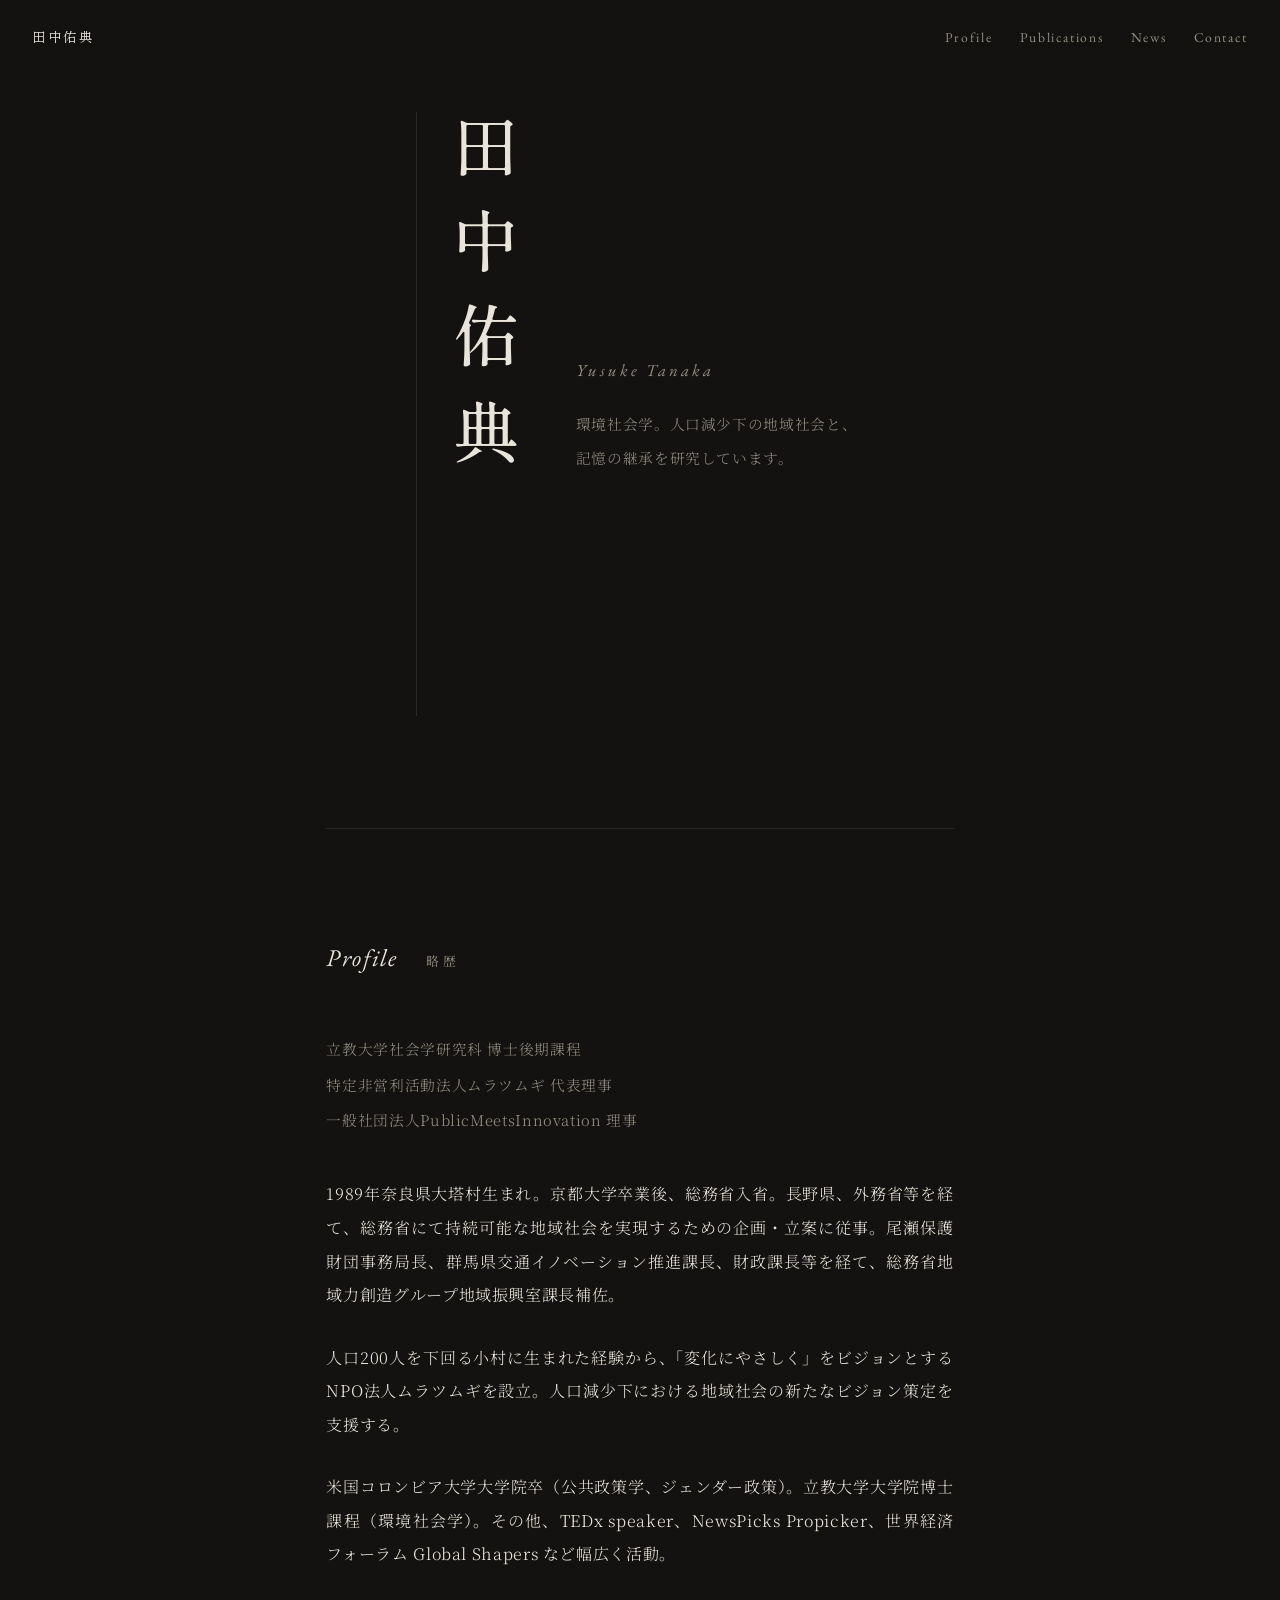
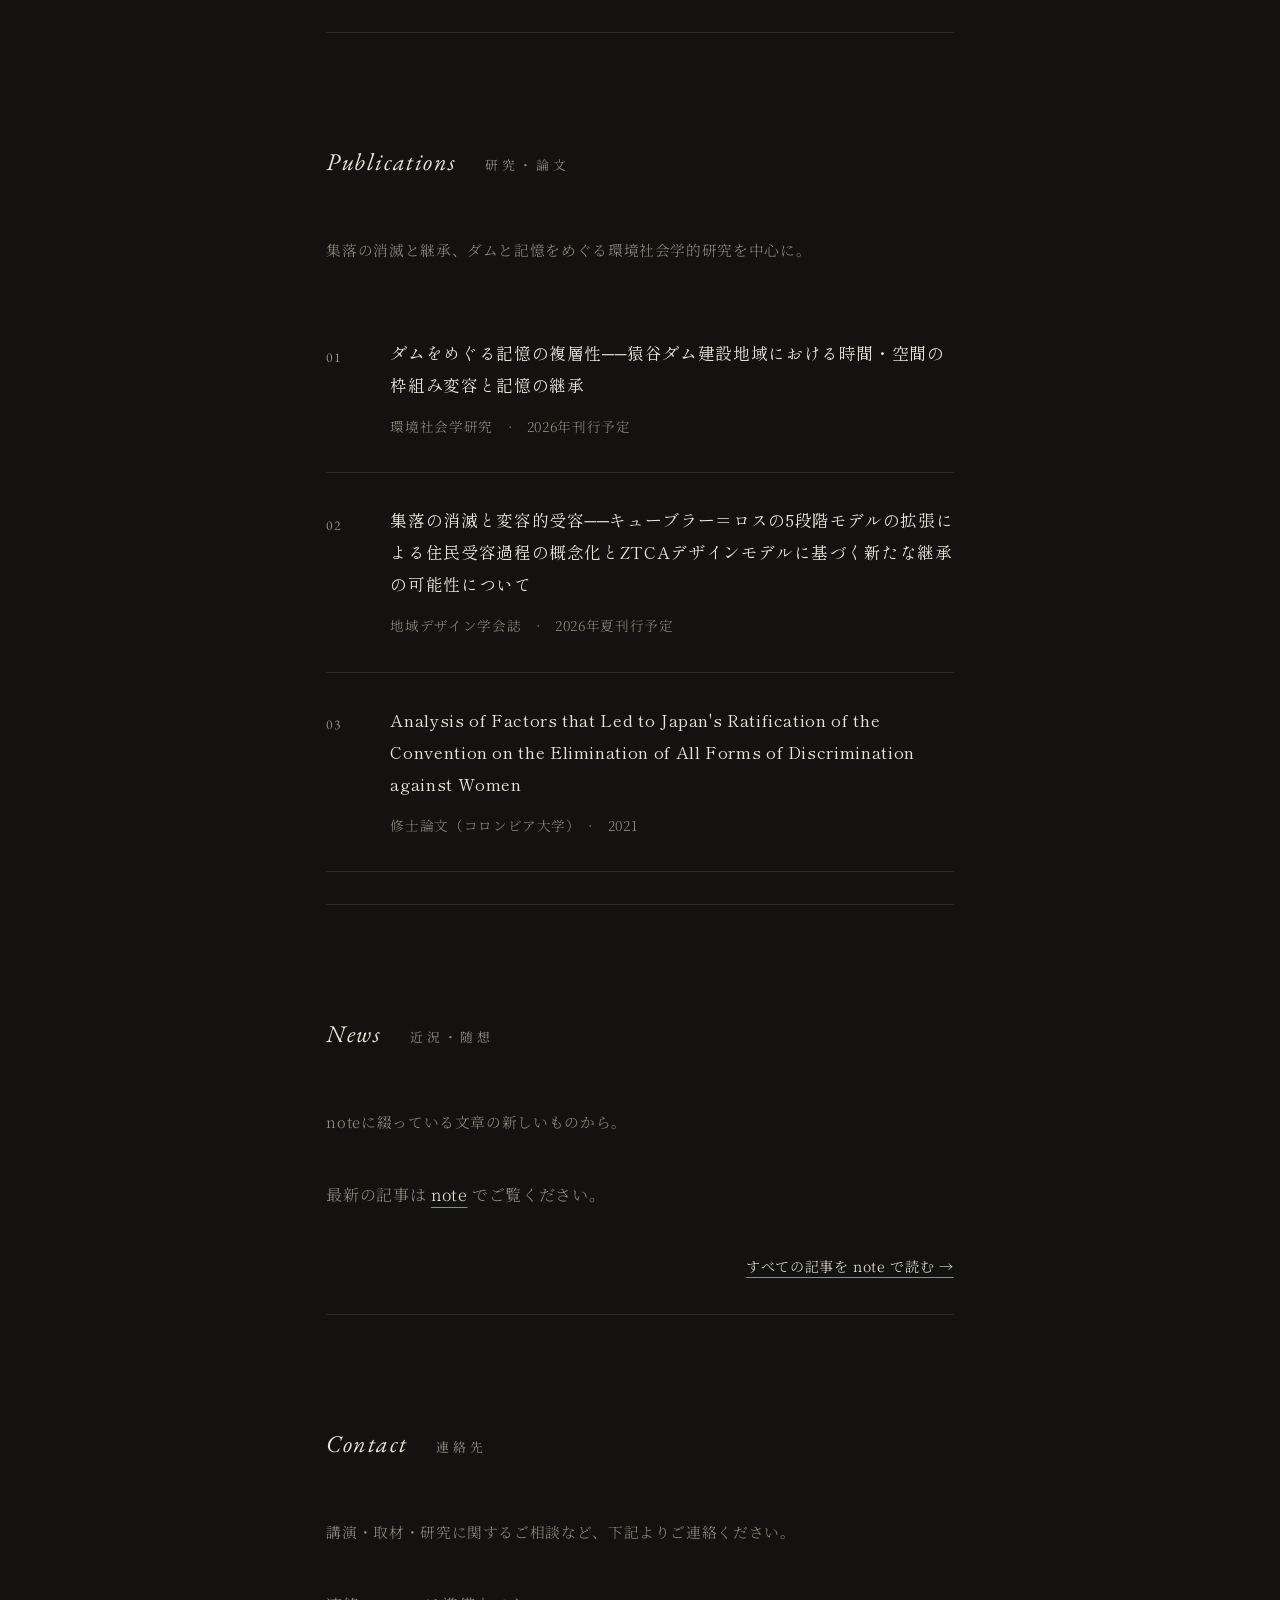
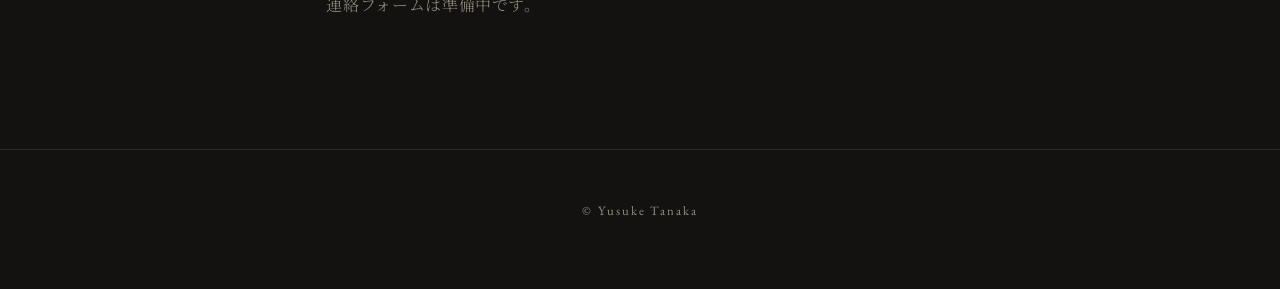
==== index.html @ 1ead9257 "Add files via upload" ====
<!DOCTYPE html>
<html lang="ja">
<head>
<meta charset="UTF-8">
<meta name="viewport" content="width=device-width, initial-scale=1.0">
<title>田中佑典 | Yusuke Tanaka</title>
<meta name="description" content="田中佑典（Yusuke Tanaka）の個人サイト。環境社会学・地域社会研究。">
<link rel="preconnect" href="https://fonts.googleapis.com">
<link rel="preconnect" href="https://fonts.gstatic.com" crossorigin>
<link href="https://fonts.googleapis.com/css2?family=Shippori+Mincho+B1:wght@400;500&family=Noto+Serif+JP:wght@300;400&family=EB+Garamond:ital@0;1&display=swap" rel="stylesheet">
<link rel="stylesheet" href="css/style.css">
</head>
<body>

<nav class="nav" aria-label="メイン">
  <a class="nav-home" href="#top">田中佑典</a>
  <div class="nav-links">
    <a href="#profile">Profile</a>
    <a href="#publications">Publications</a>
    <a href="#news">News</a>
    <a href="#contact">Contact</a>
  </div>
</nav>

<header class="hero" id="top">
  <div class="hero-inner">
    <h1 class="hero-name-v" id="hero-name-ja">田中佑典</h1>
    <div class="hero-side">
      <p class="hero-name-en" id="hero-name-en">Yusuke Tanaka</p>
      <p class="hero-tagline" id="hero-tagline"></p>
    </div>
  </div>
</header>

<main>
  <section class="section" id="profile">
    <h2 class="section-title"><span class="en">Profile</span><span class="ja">略歴</span></h2>
    <div class="profile-affil" id="profile-affil"></div>
    <div class="profile-bio" id="profile-bio"></div>
  </section>

  <section class="section" id="publications">
    <h2 class="section-title"><span class="en">Publications</span><span class="ja">研究・論文</span></h2>
    <p class="section-lede" id="pub-lede"></p>
    <ol class="pub-list" id="pub-list"></ol>
  </section>

  <section class="section" id="news">
    <h2 class="section-title"><span class="en">News</span><span class="ja">近況・随想</span></h2>
    <p class="section-lede">noteに綴っている文章の新しいものから。</p>
    <div class="news-grid" id="news-grid"><p class="muted">読み込んでいます……</p></div>
    <p class="news-more"><a id="note-link" href="#" target="_blank" rel="noopener">すべての記事を note で読む →</a></p>
  </section>

  <section class="section" id="contact">
    <h2 class="section-title"><span class="en">Contact</span><span class="ja">連絡先</span></h2>
    <div id="contact-body"></div>
  </section>
</main>

<footer class="footer">
  <p id="footer-text">© Yusuke Tanaka</p>
</footer>

<script src="js/main.js"></script>
<script src="https://identity.netlify.com/v1/netlify-identity-widget.js"></script>
<script>
/* 管理者招待メールのリンクから来た場合、ログイン後に管理画面へ移動します */
if (window.netlifyIdentity) {
  netlifyIdentity.on("init", u => { if (!u) netlifyIdentity.on("login", () => { document.location.href = "/admin/"; }); });
}
</script>
</body>
</html>
---- css/style.css ----
/* ============================================
   田中佑典 個人サイト
   配色・文字の設定（デザイン調整はここを変更）
   ============================================ */
:root{
  --bg:#131210;        /* 背景：温かみのある墨色 */
  --ink:#E8E4DA;       /* 本文：生成り色 */
  --sub:#938D80;       /* 補助テキスト */
  --line:#2C2A26;      /* 罫線 */
  --accent:#7E9093;    /* 青鈍：リンク等にのみ使用 */
  --serif-jp:"Noto Serif JP",serif;
  --display:"Shippori Mincho B1",serif;
  --latin:"EB Garamond",serif;
  --measure:42rem;
}

*{margin:0;padding:0;box-sizing:border-box}
html{scroll-behavior:smooth}
body{
  background:var(--bg);color:var(--ink);
  font-family:var(--serif-jp);font-weight:300;
  font-size:16px;line-height:2.1;
  letter-spacing:.04em;
  -webkit-font-smoothing:antialiased;
}
a{color:var(--ink);text-decoration:underline;text-decoration-color:var(--accent);text-underline-offset:.35em;text-decoration-thickness:1px;transition:color .3s}
a:hover{color:var(--accent)}
a:focus-visible{outline:1px solid var(--accent);outline-offset:4px}
.muted{color:var(--sub)}

/* ---- ナビゲーション ---- */
.nav{
  position:fixed;top:0;left:0;right:0;z-index:10;
  display:flex;justify-content:space-between;align-items:baseline;
  padding:1.4rem 2rem;
  background:linear-gradient(to bottom,rgba(19,18,16,.92),rgba(19,18,16,0));
  font-size:.85rem;letter-spacing:.12em;
}
.nav a{text-decoration:none}
.nav-home{font-family:var(--display)}
.nav-links a{margin-left:1.6em;font-family:var(--latin);color:var(--sub)}
.nav-links a:hover{color:var(--ink)}

/* ---- ヒーロー：縦書きの名（署名的要素） ---- */
.hero{min-height:92vh;display:flex;align-items:center;justify-content:center}
.hero-inner{display:flex;align-items:center;gap:3.5rem;animation:rise 1.6s ease both}
.hero-name-v{
  writing-mode:vertical-rl;
  font-family:var(--display);font-weight:500;
  font-size:clamp(2.6rem,7vw,4.2rem);
  letter-spacing:.42em;line-height:1;
  border-left:1px solid var(--line);
  padding-left:2.2rem;
  min-height:9em;
}
.hero-side{max-width:18rem}
.hero-name-en{font-family:var(--latin);font-style:italic;font-size:1.05rem;letter-spacing:.18em;color:var(--sub);margin-bottom:1.2rem}
.hero-tagline{font-size:.92rem;color:var(--sub);line-height:2.3}
@keyframes rise{from{opacity:0;transform:translateY(14px)}to{opacity:1;transform:none}}
@media(prefers-reduced-motion:reduce){.hero-inner{animation:none}}

/* ---- セクション共通 ---- */
main{max-width:var(--measure);margin:0 auto;padding:0 1.4rem}
.section{padding:6.5rem 0 2rem;border-top:1px solid var(--line)}
.section-title{
  font-weight:400;margin-bottom:3rem;
  display:flex;align-items:baseline;gap:1.2em;
}
.section-title .en{font-family:var(--latin);font-style:italic;font-size:1.5rem;letter-spacing:.06em}
.section-title .ja{font-size:.8rem;color:var(--sub);letter-spacing:.3em}
.section-lede{color:var(--sub);font-size:.92rem;margin-bottom:2.5rem}

/* ---- Profile ---- */
.profile-affil{font-size:.92rem;color:var(--sub);margin-bottom:2.5rem;line-height:2.4}
.profile-bio p{margin-bottom:1.8em;text-align:justify}

/* ---- Publications ---- */
.pub-list{list-style:none;counter-reset:pub}
.pub-list li{
  counter-increment:pub;
  padding:2rem 0;border-bottom:1px solid var(--line);
  display:grid;grid-template-columns:3rem 1fr;gap:1rem;
}
.pub-list li::before{
  content:counter(pub,decimal-leading-zero);
  font-family:var(--latin);color:var(--sub);font-size:.85rem;padding-top:.4em;
}
.pub-title{font-family:var(--display);font-size:1.05rem;line-height:1.9;margin-bottom:.6em}
.pub-meta{font-size:.85rem;color:var(--sub)}
.pub-links{margin-top:.7em;font-size:.85rem}
.pub-links a{font-family:var(--latin);letter-spacing:.08em;margin-right:1.8em}

/* ---- News ---- */
.news-grid{display:grid;grid-template-columns:repeat(auto-fill,minmax(15rem,1fr));gap:2rem 1.6rem}
.news-card{text-decoration:none;display:block}
.news-thumb{width:100%;aspect-ratio:1.91/1;object-fit:cover;display:block;filter:grayscale(.25) brightness(.92);transition:filter .4s;background:var(--line)}
.news-card:hover .news-thumb{filter:none}
.news-card h3{font-weight:400;font-size:.92rem;line-height:1.9;margin-top:.9em}
.news-card time{font-family:var(--latin);font-size:.78rem;color:var(--sub)}
.news-more{margin-top:2.5rem;font-size:.88rem;text-align:right}

/* ---- Contact ---- */
.contact-note{color:var(--sub);font-size:.92rem;margin-bottom:2.5rem}
.contact-btn{
  display:inline-block;font-family:var(--display);
  border:1px solid var(--sub);padding:1em 3.2em;
  text-decoration:none;letter-spacing:.3em;font-size:.95rem;
  transition:border-color .3s,color .3s;
}
.contact-btn:hover{border-color:var(--accent)}
.contact-embed iframe{width:100%;min-height:48rem;border:1px solid var(--line);background:#fff}

/* ---- フッター ---- */
.footer{
  margin-top:6rem;padding:3rem 1.4rem 4rem;border-top:1px solid var(--line);
  text-align:center;font-family:var(--latin);font-size:.8rem;color:var(--sub);letter-spacing:.15em;
}

/* ---- モバイル ---- */
@media(max-width:40rem){
  .nav{padding:1rem 1.2rem}
  .nav-links a{margin-left:1em}
  .hero-inner{gap:2rem;padding:0 1.4rem}
  .hero-name-v{padding-left:1.4rem}
  .section{padding:4.5rem 0 1.5rem}
}
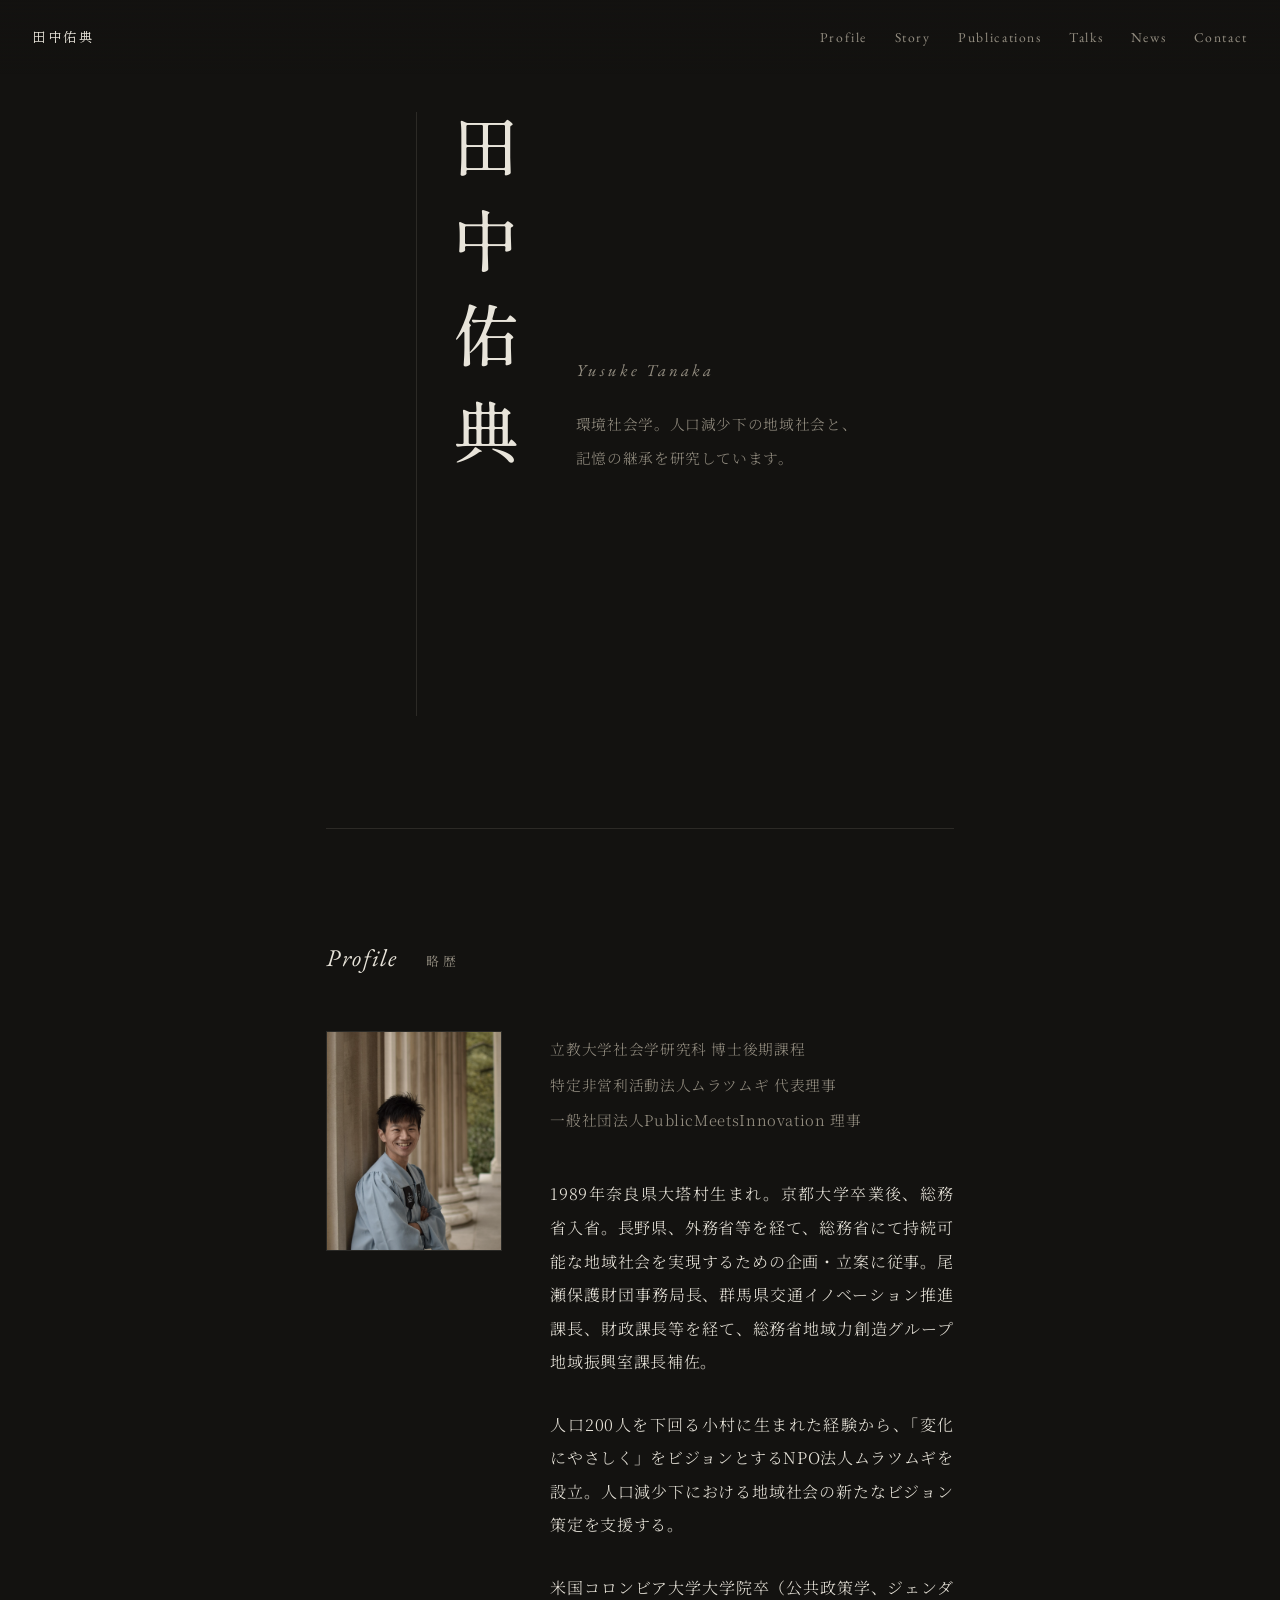
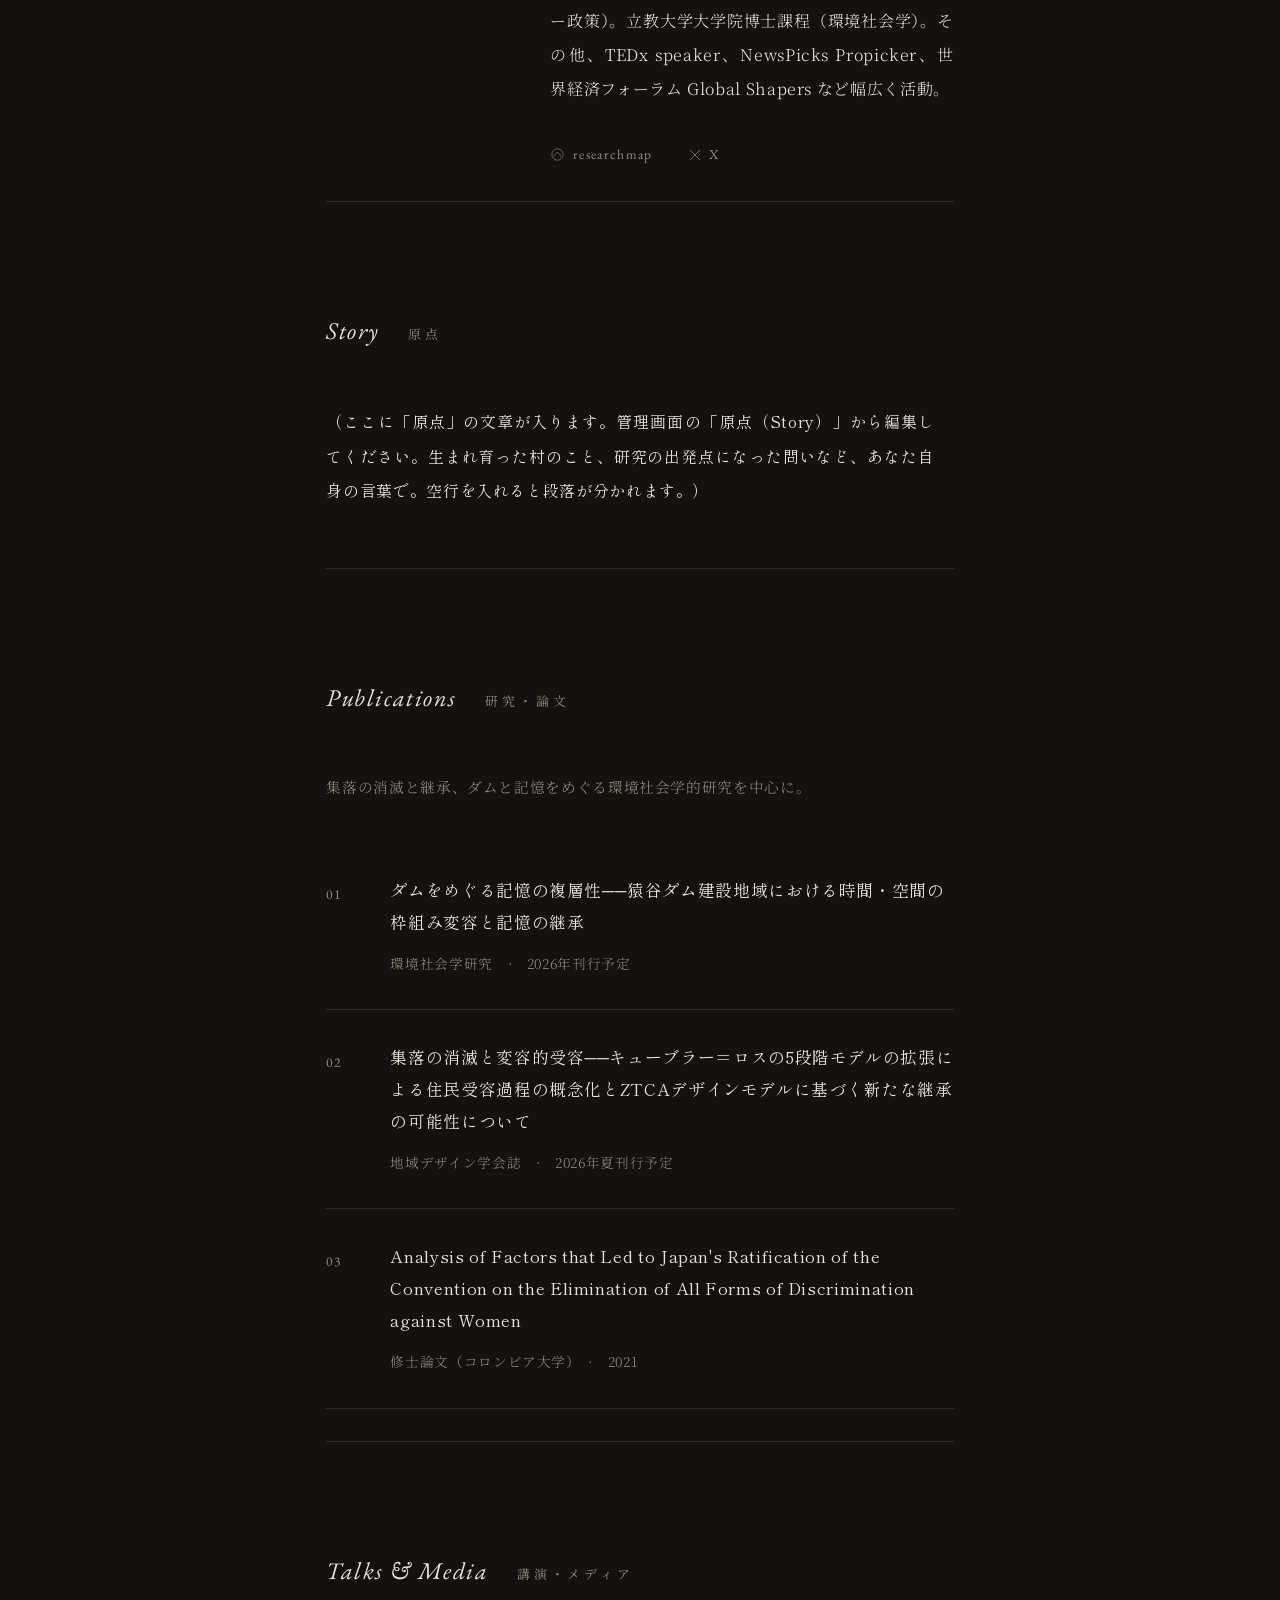
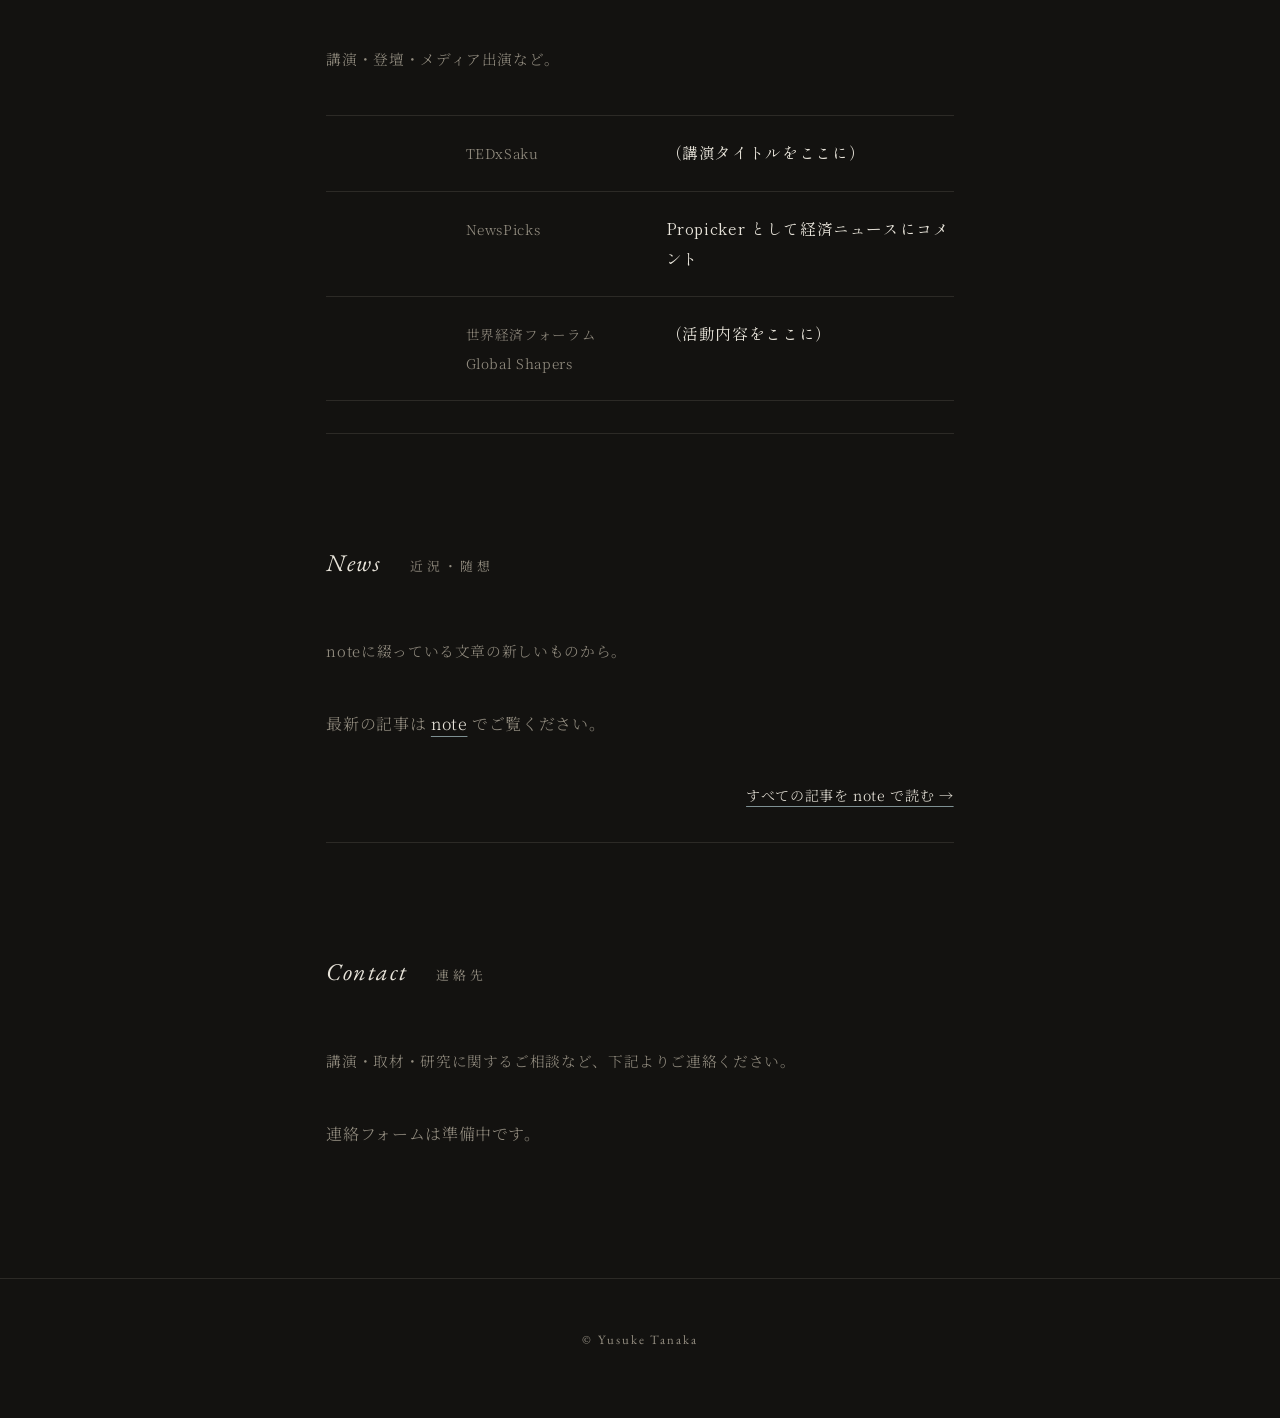
==== commit bee0f66f: "Add files via upload" ====
--- a/index.html
+++ b/index.html
@@ -5,6 +5,11 @@
 <meta name="viewport" content="width=device-width, initial-scale=1.0">
 <title>田中佑典 | Yusuke Tanaka</title>
 <meta name="description" content="田中佑典（Yusuke Tanaka）の個人サイト。環境社会学・地域社会研究。">
+<meta property="og:title" content="田中佑典 | Yusuke Tanaka">
+<meta property="og:description" content="環境社会学。人口減少下の地域社会と、記憶の継承を研究しています。">
+<meta property="og:type" content="website">
+<meta name="twitter:card" content="summary_large_image">
+<link rel="icon" href="data:image/svg+xml,%3Csvg xmlns='http://www.w3.org/2000/svg' viewBox='0 0 32 32'%3E%3Crect width='32' height='32' fill='%23131210'/%3E%3Ctext x='16' y='23' font-family='serif' font-size='20' fill='%23E8E4DA' text-anchor='middle'%3E田%3C/text%3E%3C/svg%3E">
 <link rel="preconnect" href="https://fonts.googleapis.com">
 <link rel="preconnect" href="https://fonts.gstatic.com" crossorigin>
 <link href="https://fonts.googleapis.com/css2?family=Shippori+Mincho+B1:wght@400;500&family=Noto+Serif+JP:wght@300;400&family=EB+Garamond:ital@0;1&display=swap" rel="stylesheet">
@@ -16,7 +21,9 @@
   <a class="nav-home" href="#top">田中佑典</a>
   <div class="nav-links">
     <a href="#profile">Profile</a>
+    <a href="#story">Story</a>
     <a href="#publications">Publications</a>
+    <a href="#talks">Talks</a>
     <a href="#news">News</a>
     <a href="#contact">Contact</a>
   </div>
@@ -35,8 +42,21 @@
 <main>
   <section class="section" id="profile">
     <h2 class="section-title"><span class="en">Profile</span><span class="ja">略歴</span></h2>
-    <div class="profile-affil" id="profile-affil"></div>
-    <div class="profile-bio" id="profile-bio"></div>
+    <div class="profile-grid">
+      <div class="profile-photo-wrap" id="profile-photo-wrap"></div>
+      <div class="profile-text">
+        <div class="profile-affil" id="profile-affil"></div>
+        <div class="profile-bio" id="profile-bio"></div>
+        <div class="profile-links" id="profile-links"></div>
+      </div>
+    </div>
+  </section>
+
+  <section class="section" id="story">
+    <h2 class="section-title"><span class="en">Story</span><span class="ja">原点</span></h2>
+    <p class="section-lede" id="story-lede"></p>
+    <div class="story-image" id="story-image"></div>
+    <div class="story-body" id="story-body"></div>
   </section>
 
   <section class="section" id="publications">
@@ -45,10 +65,16 @@
     <ol class="pub-list" id="pub-list"></ol>
   </section>
 
+  <section class="section" id="talks">
+    <h2 class="section-title"><span class="en">Talks &amp; Media</span><span class="ja">講演・メディア</span></h2>
+    <p class="section-lede" id="talks-lede"></p>
+    <div class="talks-list" id="talks-list"></div>
+  </section>
+
   <section class="section" id="news">
     <h2 class="section-title"><span class="en">News</span><span class="ja">近況・随想</span></h2>
     <p class="section-lede">noteに綴っている文章の新しいものから。</p>
-    <div class="news-grid" id="news-grid"><p class="muted">読み込んでいます……</p></div>
+    <div id="news-body"><p class="muted">読み込んでいます……</p></div>
     <p class="news-more"><a id="note-link" href="#" target="_blank" rel="noopener">すべての記事を note で読む →</a></p>
   </section>
 
@@ -65,7 +91,6 @@
 <script src="js/main.js"></script>
 <script src="https://identity.netlify.com/v1/netlify-identity-widget.js"></script>
 <script>
-/* 管理者招待メールのリンクから来た場合、ログイン後に管理画面へ移動します */
 if (window.netlifyIdentity) {
   netlifyIdentity.on("init", u => { if (!u) netlifyIdentity.on("login", () => { document.location.href = "/admin/"; }); });
 }
--- a/css/style.css
+++ b/css/style.css
@@ -71,8 +71,38 @@
 .section-lede{color:var(--sub);font-size:.92rem;margin-bottom:2.5rem}
 
 /* ---- Profile ---- */
+.profile-grid{display:grid;grid-template-columns:1fr;gap:2.5rem}
+.profile-grid.has-photo{grid-template-columns:11rem 1fr;gap:3rem;align-items:start}
+.profile-photo{width:100%;aspect-ratio:4/5;object-fit:cover;filter:grayscale(.35) brightness(.95);border:1px solid var(--line)}
 .profile-affil{font-size:.92rem;color:var(--sub);margin-bottom:2.5rem;line-height:2.4}
 .profile-bio p{margin-bottom:1.8em;text-align:justify}
+.profile-links{margin-top:2.2rem;display:flex;gap:2.2em;flex-wrap:wrap}
+.profile-links a{
+  display:inline-flex;align-items:center;gap:.55em;
+  font-family:var(--latin);font-size:.85rem;letter-spacing:.1em;
+  color:var(--sub);text-decoration:none;
+}
+.profile-links a:hover{color:var(--accent)}
+.profile-links svg{opacity:.8}
+
+/* ---- Talks & Media ---- */
+.talks-list{border-top:1px solid var(--line)}
+.talk-row{
+  display:grid;grid-template-columns:7rem 11rem 1fr;gap:1.5rem;align-items:baseline;
+  padding:1.4rem .2rem;border-bottom:1px solid var(--line);
+}
+.talk-date{font-family:var(--latin);font-size:.8rem;color:var(--sub);white-space:nowrap}
+.talk-venue{font-size:.85rem;color:var(--sub)}
+.talk-title{font-family:var(--display);font-size:.98rem;line-height:1.9}
+@media(max-width:40rem){
+  .talk-row{grid-template-columns:1fr;gap:.2rem;padding:1.2rem .2rem}
+}
+
+/* ---- Story（原点） ---- */
+#story .story-body{max-width:38rem}
+.story-body p{margin-bottom:1.8em;text-align:justify;font-family:var(--display);line-height:2.15}
+.story-image{margin:0 0 2.8rem}
+.story-image img{width:100%;max-height:22rem;object-fit:cover;filter:grayscale(.2) brightness(.94);border:1px solid var(--line)}
 
 /* ---- Publications ---- */
 .pub-list{list-style:none;counter-reset:pub}
@@ -99,6 +129,14 @@
 .news-card time{font-family:var(--latin);font-size:.78rem;color:var(--sub)}
 .news-more{margin-top:2.5rem;font-size:.88rem;text-align:right}
 
+/* News：行スタイル（タイトルのみ） */
+.news-rows{border-top:1px solid var(--line)}
+.news-row{display:flex;justify-content:space-between;align-items:baseline;gap:1.5rem;
+  padding:1.4rem .2rem;border-bottom:1px solid var(--line);text-decoration:none}
+.news-row-title{font-family:var(--display);font-size:1rem;line-height:1.8}
+.news-row time{font-family:var(--latin);font-size:.78rem;color:var(--sub);white-space:nowrap}
+.news-row:hover .news-row-title{color:var(--accent)}
+
 /* ---- Contact ---- */
 .contact-note{color:var(--sub);font-size:.92rem;margin-bottom:2.5rem}
 .contact-btn{
@@ -123,4 +161,6 @@
   .hero-inner{gap:2rem;padding:0 1.4rem}
   .hero-name-v{padding-left:1.4rem}
   .section{padding:4.5rem 0 1.5rem}
+  .profile-grid.has-photo{grid-template-columns:1fr;gap:2rem}
+  .profile-photo{max-width:12rem}
 }
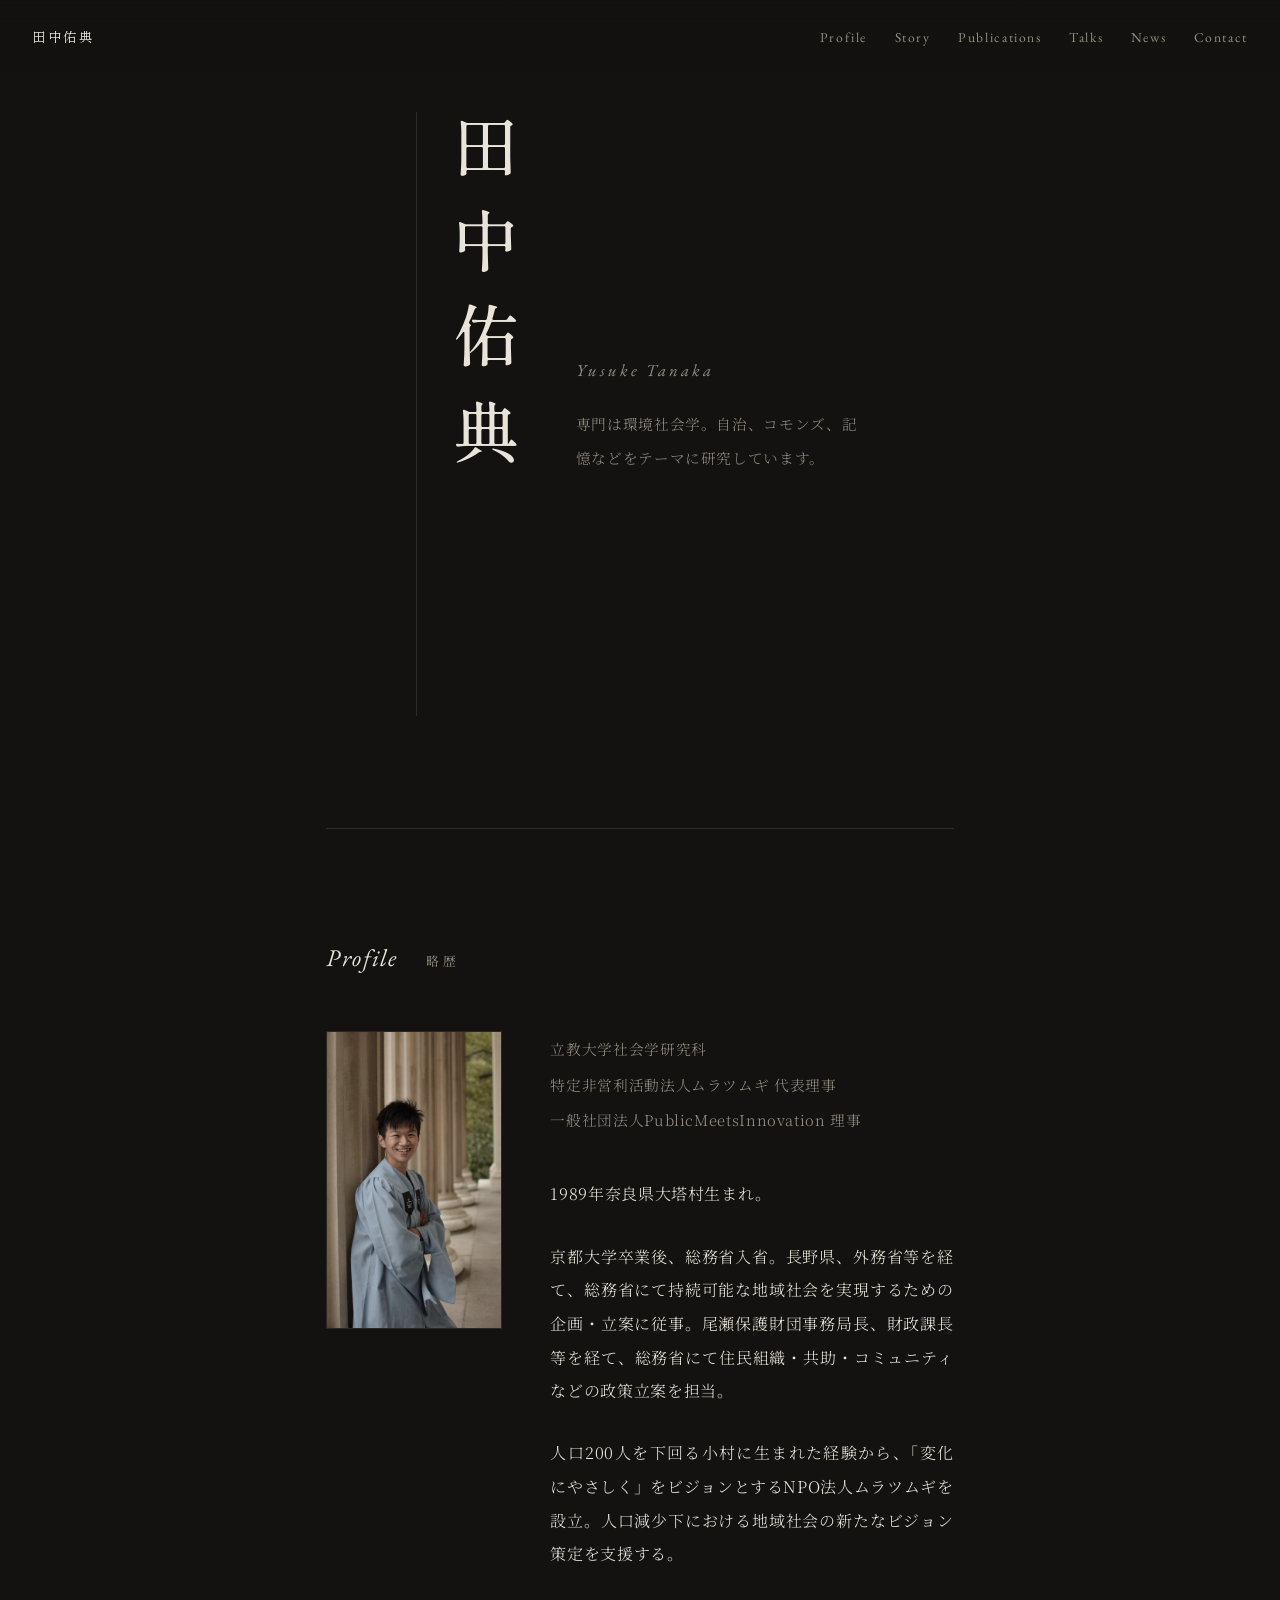
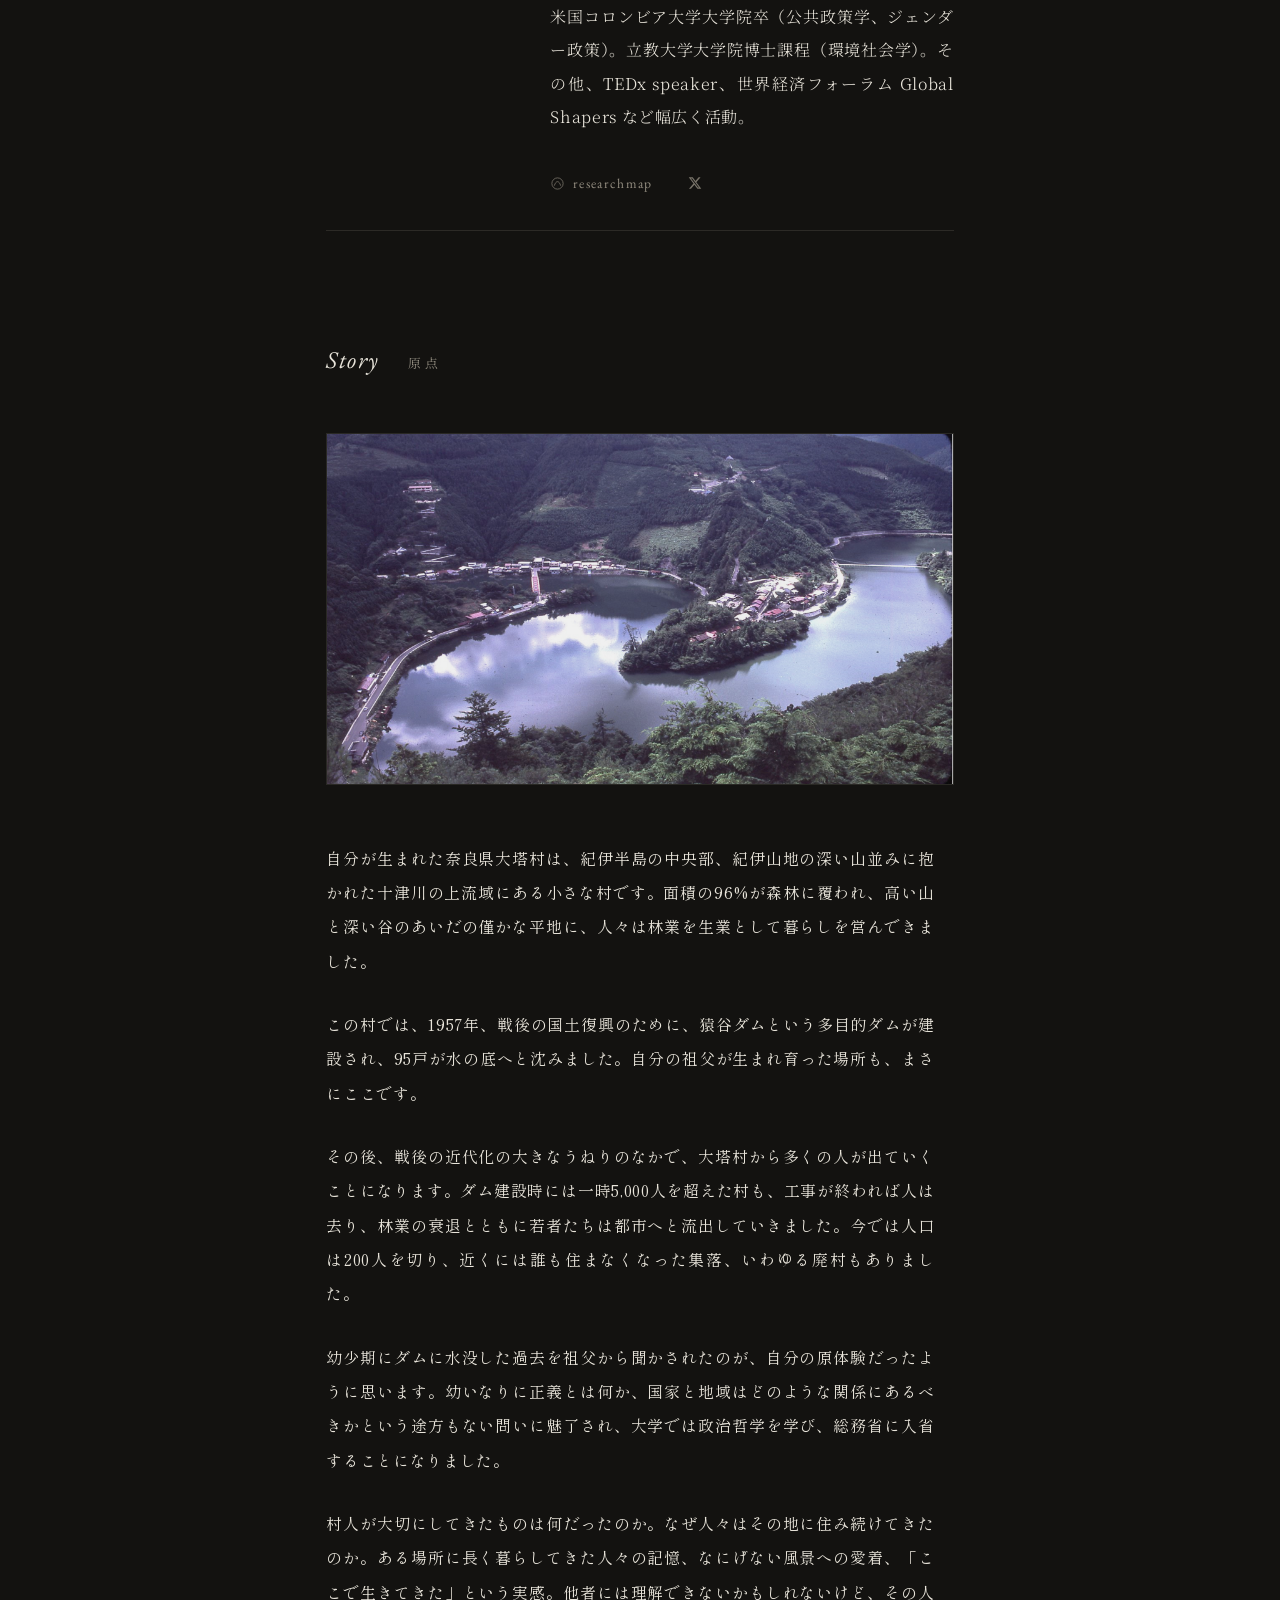
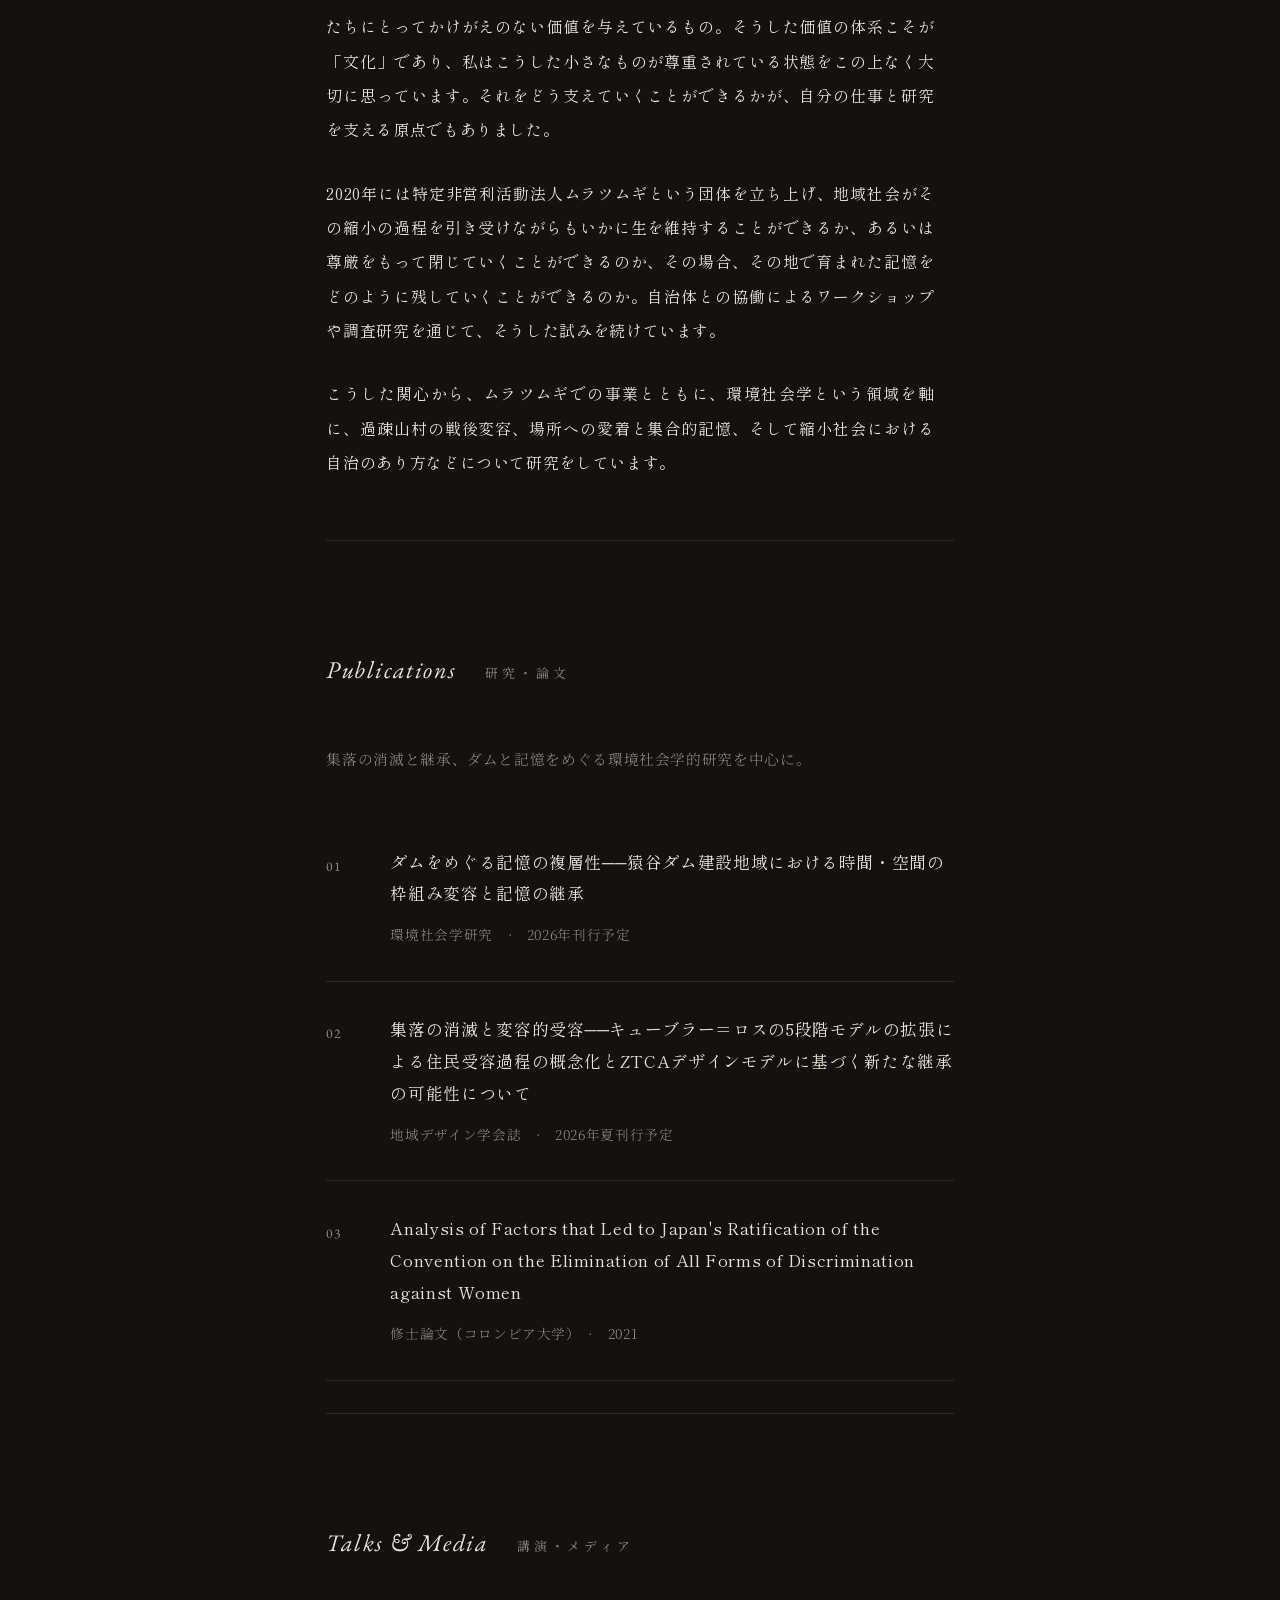
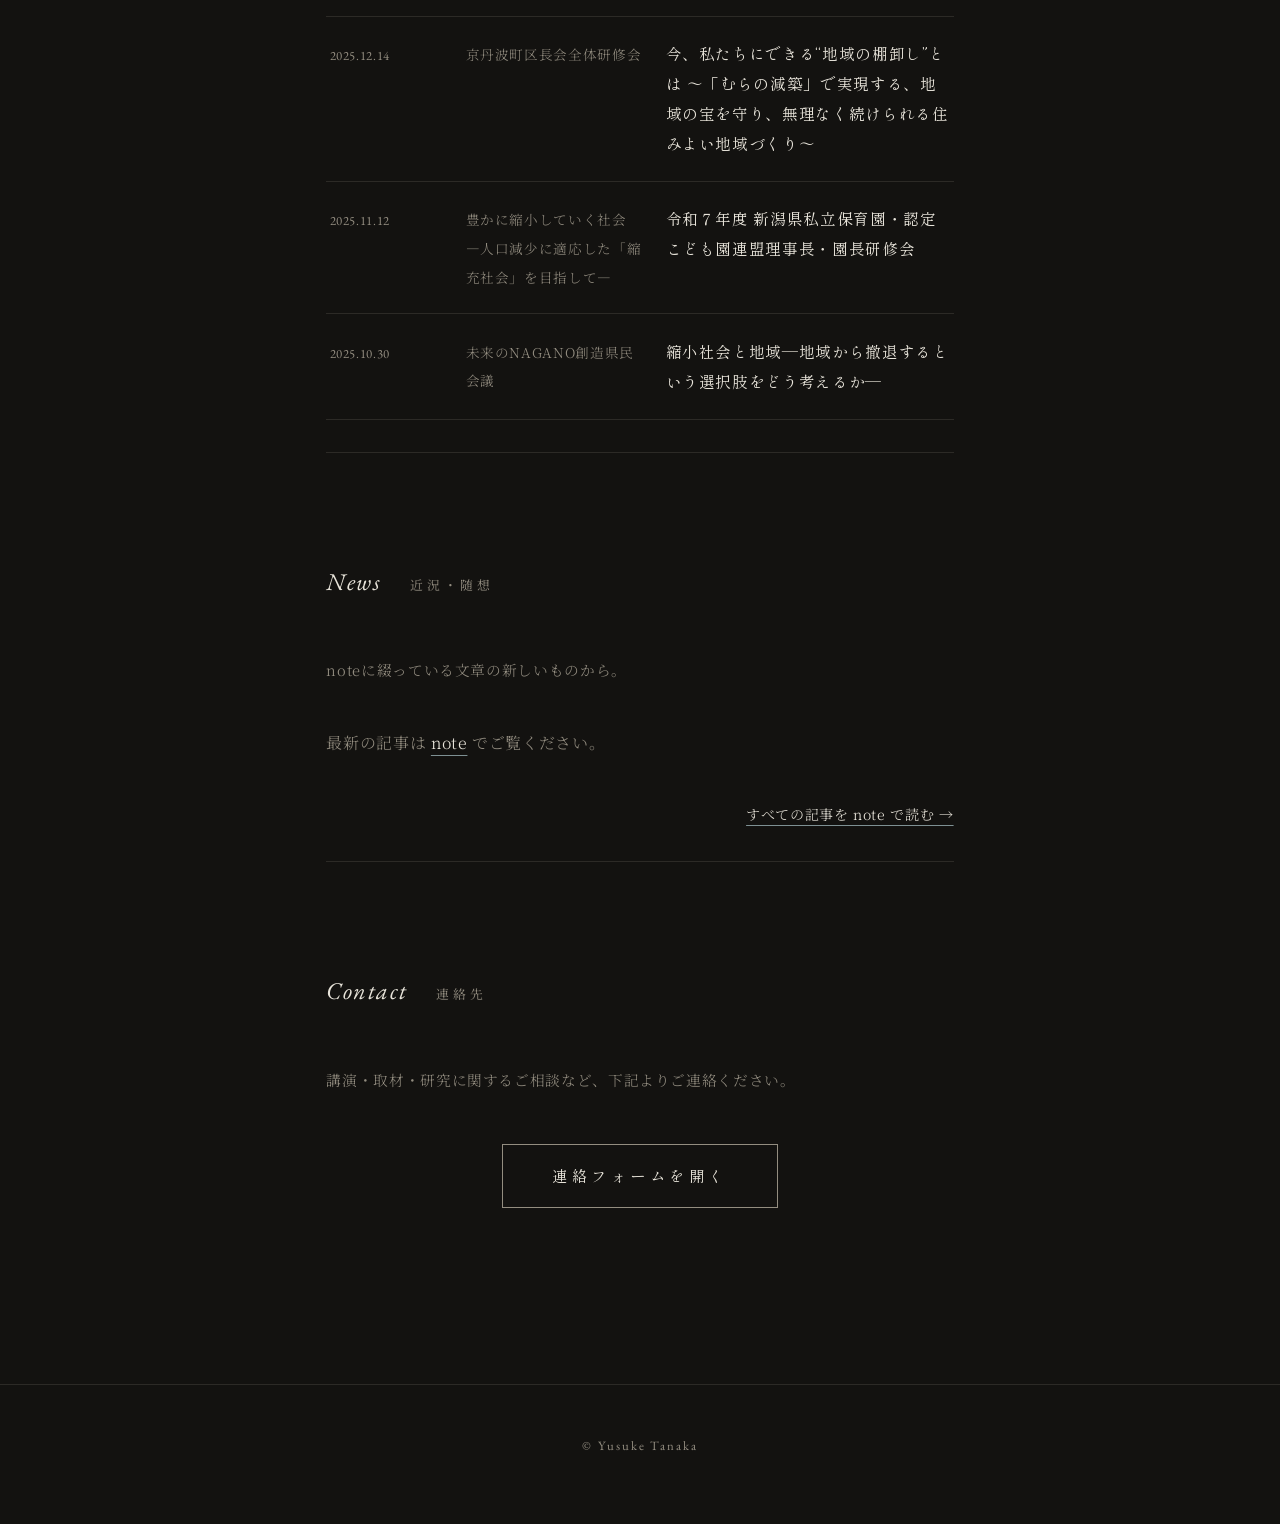
==== commit 2da03adc: "Update index.html" ====
--- a/index.html
+++ b/index.html
@@ -1,6 +1,7 @@
 <!DOCTYPE html>
 <html lang="ja">
 <head>
+<meta name="google-site-verification" content="o7wyCivqjjvLwgzXEzKmK6uOqvNdbvttGiWwOmBjX_Q" />
 <meta charset="UTF-8">
 <meta name="viewport" content="width=device-width, initial-scale=1.0">
 <title>田中佑典 | Yusuke Tanaka</title>
--- a/css/style.css
+++ b/css/style.css
@@ -73,7 +73,7 @@
 /* ---- Profile ---- */
 .profile-grid{display:grid;grid-template-columns:1fr;gap:2.5rem}
 .profile-grid.has-photo{grid-template-columns:11rem 1fr;gap:3rem;align-items:start}
-.profile-photo{width:100%;aspect-ratio:4/5;object-fit:cover;filter:grayscale(.35) brightness(.95);border:1px solid var(--line)}
+.profile-photo{width:100%;height:auto;filter:grayscale(.35) brightness(.95);border:1px solid var(--line)}
 .profile-affil{font-size:.92rem;color:var(--sub);margin-bottom:2.5rem;line-height:2.4}
 .profile-bio p{margin-bottom:1.8em;text-align:justify}
 .profile-links{margin-top:2.2rem;display:flex;gap:2.2em;flex-wrap:wrap}
